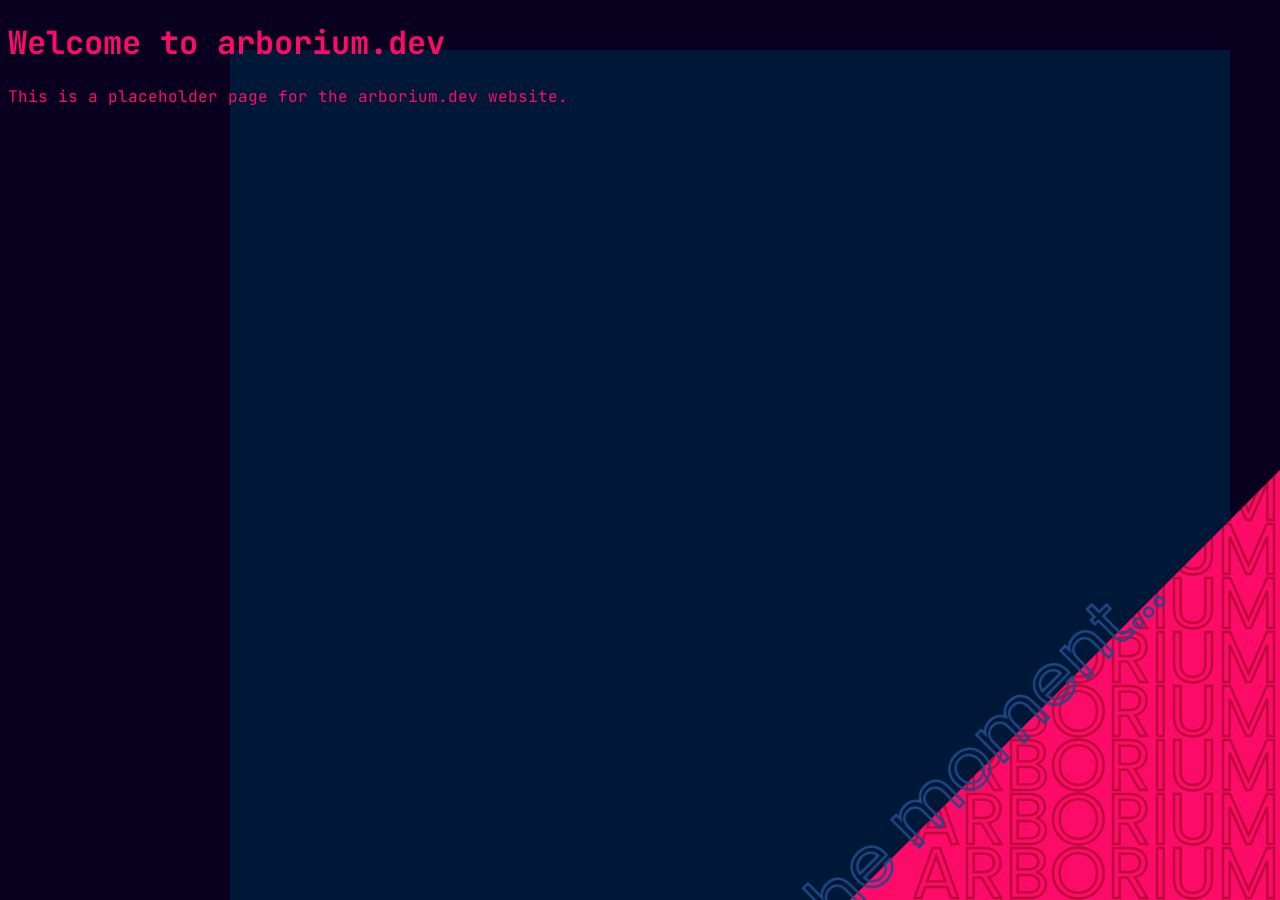
==== index.html @ 520052ba "circle" ====
<!DOCTYPE html>
<html lang="en">
<head>
    <meta charset="UTF-8">
    <meta name="viewport" content="width=device-width, initial-scale=1.0">
    <title>arborium.dev</title>
    <link rel="stylesheet" href="stylesheet.css">
    <script src="script.js" defer></script>
</head>

<body>
    <div class="temp">
        <h1>Welcome to arborium.dev</h1>
        <p>This is a placeholder page for the arborium.dev website.</p>
    </div>
    <div class="coolTriangle">
        <div class="triangleText">
             ARBORIUM ARBORIUM ARBORIUM ARBORIUM ARBORIUM ARBORIUM ARBORIUM ARBORIUM
        </div>
    </div>
    <div class="currentlyPlaying">
        Nothing at the moment...
    </div>
    <div class="coolCircle">
    </div>

    <!-- <h1>Welcome to arborium.dev</h1>
    <p>This is a placeholder page for the arborium.dev website.</p> -->
</body>

</html>
---- stylesheet.css ----
@import url('https://fonts.googleapis.com/css2?family=JetBrains+Mono&display=swap');

@import url('https://fonts.googleapis.com/css2?family=Poppins:wght@400;700&display=swap'); 
/* h1 {
    font-family: "JetBrains Mono", monospace;
    font-size: 2.5em;
    color: #752b80;
} */

body {
    background-color: #09001f;
}   

/* p {
    font-family: "JetBrains Mono", monospace;
    font-size: 1.2em;
    color: #1d63a1;
} */

.temp {
    font-family: "JetBrains Mono", monospace;
    /* font-size: 1.5em; */
    color: #fc0b69;
}

.coolTriangle {
    position: fixed;
    right: 0;
    bottom: 0;
    width: 430px;
    height: 430px;

    clip-path: polygon(100% 0, 100% 100%, 0 100%);
    background: #fc0b69;
    /* overflow: hidden; */
    /* le text */
/* 
    font-family: "JetBrains Mono", monospace;
    color: #fc0b69;
    font-size: 1.5em;
    outline: #09001f;
    outline-width: 2px;
    outline-style: solid;
     */
}

.triangleText {
    font-family: "Poppins", monospace;
    font-size: 4.5em;
    line-height: 0.75em;

    color: transparent;
    /* -webkit-text-stroke: 2.4px #09001f; */
    -webkit-text-stroke: 2.4px #bc0b39;
    -webkit-text-stroke-linecap: round;
    -webkit-text-stroke-linejoin: round;
    
    
    text-align: right;

    position: absolute;
    bottom: 0;
    
}


.currentlyPlaying {
    transform: rotate(-45deg);
    font-family: "Poppins", monospace;
    font-size: 4.5em;
    
    text-wrap: nowrap;

    color:transparent;
    -webkit-text-stroke: 2.4px #204887;
    -webkit-text-stroke-linecap: round;
    -webkit-text-stroke-linejoin: round;

    position: fixed;
    right: 0;
    bottom: -50px;
    
    animation: scroll 8s linear infinite;
}

@keyframes scroll {
    0% {
        right: -45vw;
        bottom: 45vw;
    }   
    100% {
        right: 20vw;
        bottom: -20vw;
    }
}

.coolCircle {
    position: fixed;
    right: 50px;
    top: 50px;
    width: 1000px;
    height: 1000px;
    z-index: -1;
    background-color: #001837;
    /* border-radius: 50%; */

    animation: rotate 20s steps(8) infinite;
}

@keyframes rotate {
    0% {
        transform: rotate(0deg);
    }
    100% {
        transform: rotate(360deg);
    }
}


/*
primary: fc0b69
background: 09001f
accent: 001837
highlight: ffffff


*/
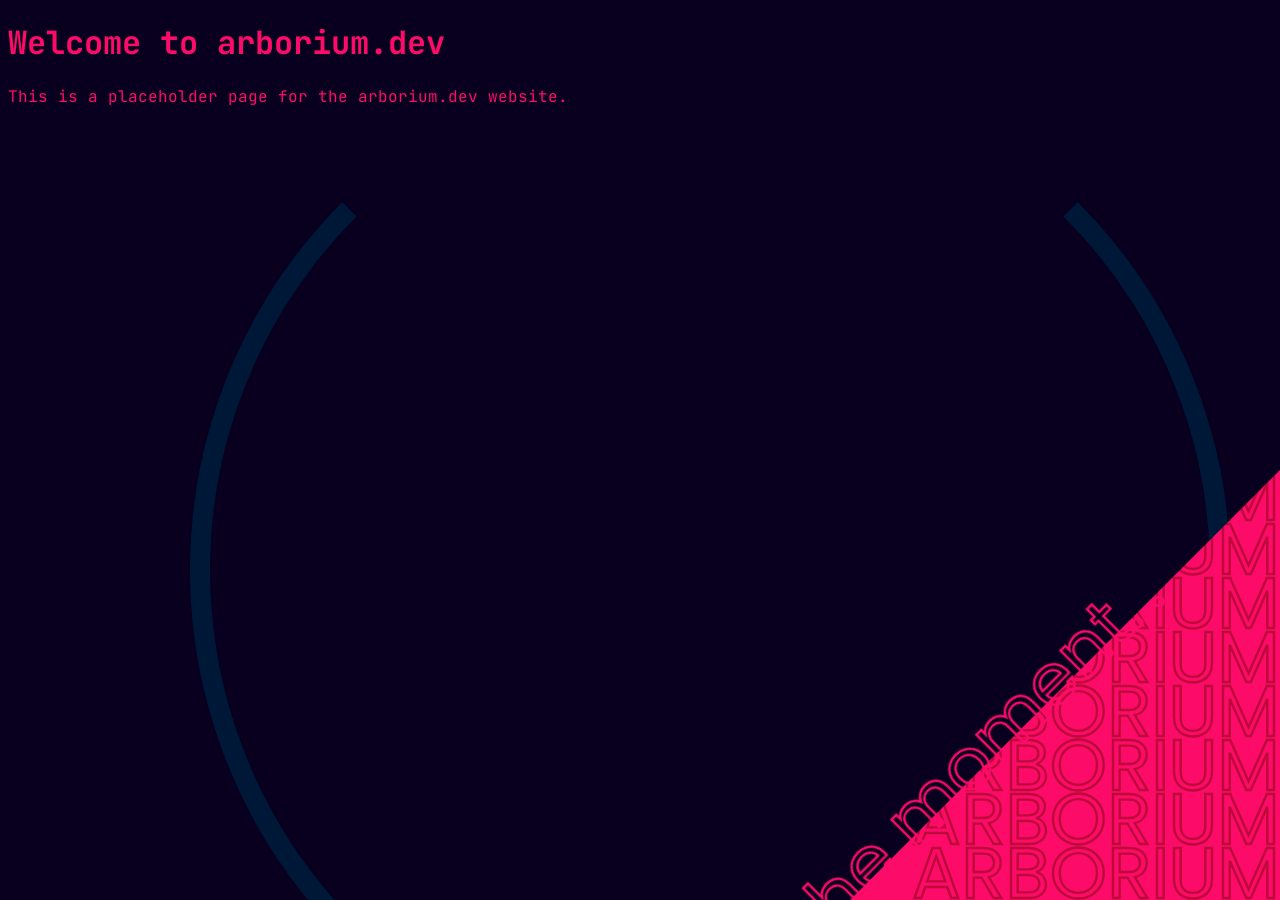
==== commit 89677149: "circle that moves" ====
--- a/index.html
+++ b/index.html
@@ -21,8 +21,7 @@
     <div class="currentlyPlaying">
         Nothing at the moment...
     </div>
-    <div class="coolCircle">
-    </div>
+    <div class="coolCircle"></div>
 
     <!-- <h1>Welcome to arborium.dev</h1>
     <p>This is a placeholder page for the arborium.dev website.</p> -->
--- a/stylesheet.css
+++ b/stylesheet.css
@@ -72,7 +72,8 @@
     text-wrap: nowrap;
 
     color:transparent;
-    -webkit-text-stroke: 2.4px #204887;
+    /* -webkit-text-stroke: 2.4px #204887; */
+    -webkit-text-stroke: 2.4px #fc0b69;
     -webkit-text-stroke-linecap: round;
     -webkit-text-stroke-linejoin: round;
 
@@ -101,15 +102,61 @@
     width: 1000px;
     height: 1000px;
     z-index: -1;
-    background-color: #001837;
-    /* border-radius: 50%; */
+    border: 20px solid #001837;
+    border-radius: 50%;
+    clip-path: polygon(50% 50%, 65% 35%, 100% 0%, 100% 100%, 0% 100%, 0% 0%, 65% 65%);
 
-    animation: rotate 20s steps(8) infinite;
+    animation: rotate 16s linear infinite;
 }
 
 @keyframes rotate {
     0% {
         transform: rotate(0deg);
+    }
+    6.25% {
+        transform: rotate(0deg);
+    }
+    12.5% {
+        transform: rotate(45deg);
+    }
+    18.75% {
+        transform: rotate(45deg);
+    }
+    25% {
+        transform: rotate(90deg);
+    }
+    31.25% {
+        transform: rotate(90deg);
+    }
+    37.5% {
+        transform: rotate(135deg);
+    }
+    43.75% {
+        transform: rotate(135deg);
+    }
+    50% {
+        transform: rotate(180deg);
+    }
+    56.25% {
+        transform: rotate(180deg);
+    }
+    62.5% {
+        transform: rotate(225deg);
+    }
+    68.75% {
+        transform: rotate(225deg);
+    }
+    75% {
+        transform: rotate(270deg);
+    }
+    81.25% {
+        transform: rotate(270deg);
+    }
+    87.5% {
+        transform: rotate(315deg);
+    }
+    93.75% {
+        transform: rotate(315deg);
     }
     100% {
         transform: rotate(360deg);
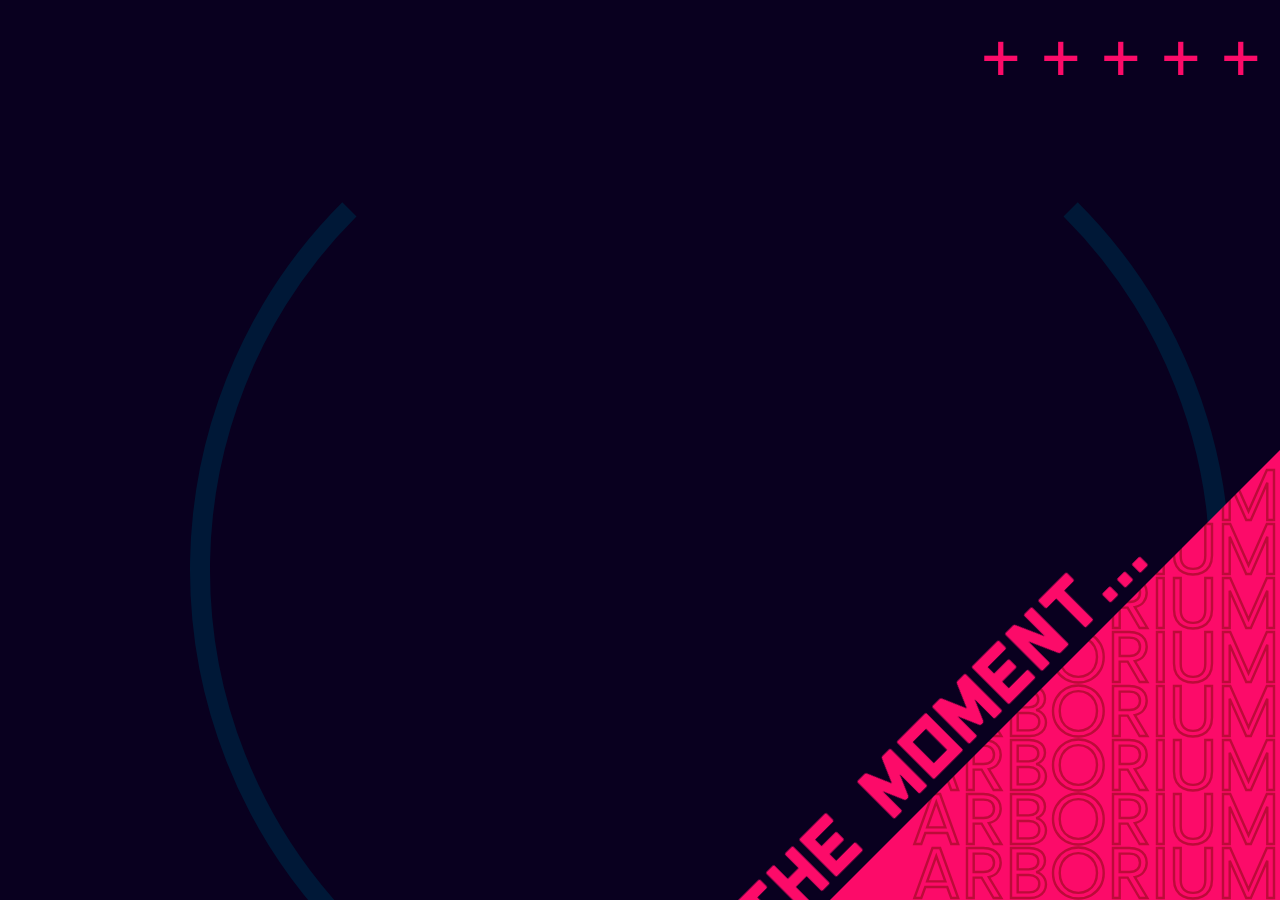
==== commit 08bc7f8a: "added some cool plusses" ====
--- a/index.html
+++ b/index.html
@@ -9,22 +9,21 @@
 </head>
 
 <body>
-    <div class="temp">
-        <h1>Welcome to arborium.dev</h1>
-        <p>This is a placeholder page for the arborium.dev website.</p>
-    </div>
     <div class="coolTriangle">
         <div class="triangleText">
              ARBORIUM ARBORIUM ARBORIUM ARBORIUM ARBORIUM ARBORIUM ARBORIUM ARBORIUM
         </div>
     </div>
     <div class="currentlyPlaying">
-        Nothing at the moment...
+        NOTHING AT THE MOMENT...
     </div>
     <div class="coolCircle"></div>
+    <div class="smallPlus" style="top: 20px; right: 20px;">+</div>
+    <div class="smallPlus" style="top: 20px; right: 80px;">+</div>
+    <div class="smallPlus" style="top: 20px; right: 140px;">+</div>
+    <div class="smallPlus" style="top: 20px; right: 200px;">+</div>
+    <div class="smallPlus" style="top: 20px; right: 260px;">+</div>
 
-    <!-- <h1>Welcome to arborium.dev</h1>
-    <p>This is a placeholder page for the arborium.dev website.</p> -->
 </body>
 
 </html>
--- a/stylesheet.css
+++ b/stylesheet.css
@@ -1,6 +1,11 @@
 @import url('https://fonts.googleapis.com/css2?family=JetBrains+Mono&display=swap');
 
-@import url('https://fonts.googleapis.com/css2?family=Poppins:wght@400;700&display=swap'); 
+@import url('https://fonts.googleapis.com/css2?family=Poppins:wght@400;700&display=swap');
+
+@font-face {
+    font-family: 'Nikkyou Sans';
+    src: url('../fonts/Nikkyou.ttf') format('truetype');
+}
 /* h1 {
     font-family: "JetBrains Mono", monospace;
     font-size: 2.5em;
@@ -17,18 +22,13 @@
     color: #1d63a1;
 } */
 
-.temp {
-    font-family: "JetBrains Mono", monospace;
-    /* font-size: 1.5em; */
-    color: #fc0b69;
-}
 
 .coolTriangle {
     position: fixed;
     right: 0;
     bottom: 0;
-    width: 430px;
-    height: 430px;
+    width: 450px;
+    height: 450px;
 
     clip-path: polygon(100% 0, 100% 100%, 0 100%);
     background: #fc0b69;
@@ -66,25 +66,27 @@
 
 .currentlyPlaying {
     transform: rotate(-45deg);
-    font-family: "Poppins", monospace;
+    font-family: "Nikkyou Sans", monospace;
     font-size: 4.5em;
     
     text-wrap: nowrap;
 
-    color:transparent;
-    /* -webkit-text-stroke: 2.4px #204887; */
+    /* color:transparent;
+    /* -webkit-text-stroke: 2.4px #204887; 
     -webkit-text-stroke: 2.4px #fc0b69;
     -webkit-text-stroke-linecap: round;
-    -webkit-text-stroke-linejoin: round;
+    -webkit-text-stroke-linejoin: round; */
+
+    color: #fc0b69;
 
     position: fixed;
     right: 0;
-    bottom: -50px;
+    bottom: -40px;
     
-    animation: scroll 8s linear infinite;
+    animation: nowPlayingScroll 8s linear infinite;
 }
 
-@keyframes scroll {
+@keyframes nowPlayingScroll {
     0% {
         right: -45vw;
         bottom: 45vw;
@@ -106,10 +108,10 @@
     border-radius: 50%;
     clip-path: polygon(50% 50%, 65% 35%, 100% 0%, 100% 100%, 0% 100%, 0% 0%, 65% 65%);
 
-    animation: rotate 16s linear infinite;
+    animation: circleRotate 16s linear infinite;
 }
 
-@keyframes rotate {
+@keyframes circleRotate {
     0% {
         transform: rotate(0deg);
     }
@@ -163,6 +165,29 @@
     }
 }
 
+.smallPlus {
+    position: fixed;
+    /* right: 20px;
+    top: 20px; */
+    font-family: "Impact", monospace;
+    
+    font-size: 4em;
+    color: #fc0b69;
+    animation: plusRotate 5s linear infinite;
+    transform-origin: center;
+}
+
+@keyframes plusRotate {
+    0% {
+        transform: rotate(0deg);
+    }
+    95% {
+        transform: rotate(0deg);
+    }
+    100% {
+        transform: rotate(180deg);
+    }
+}
 
 /*
 primary: fc0b69
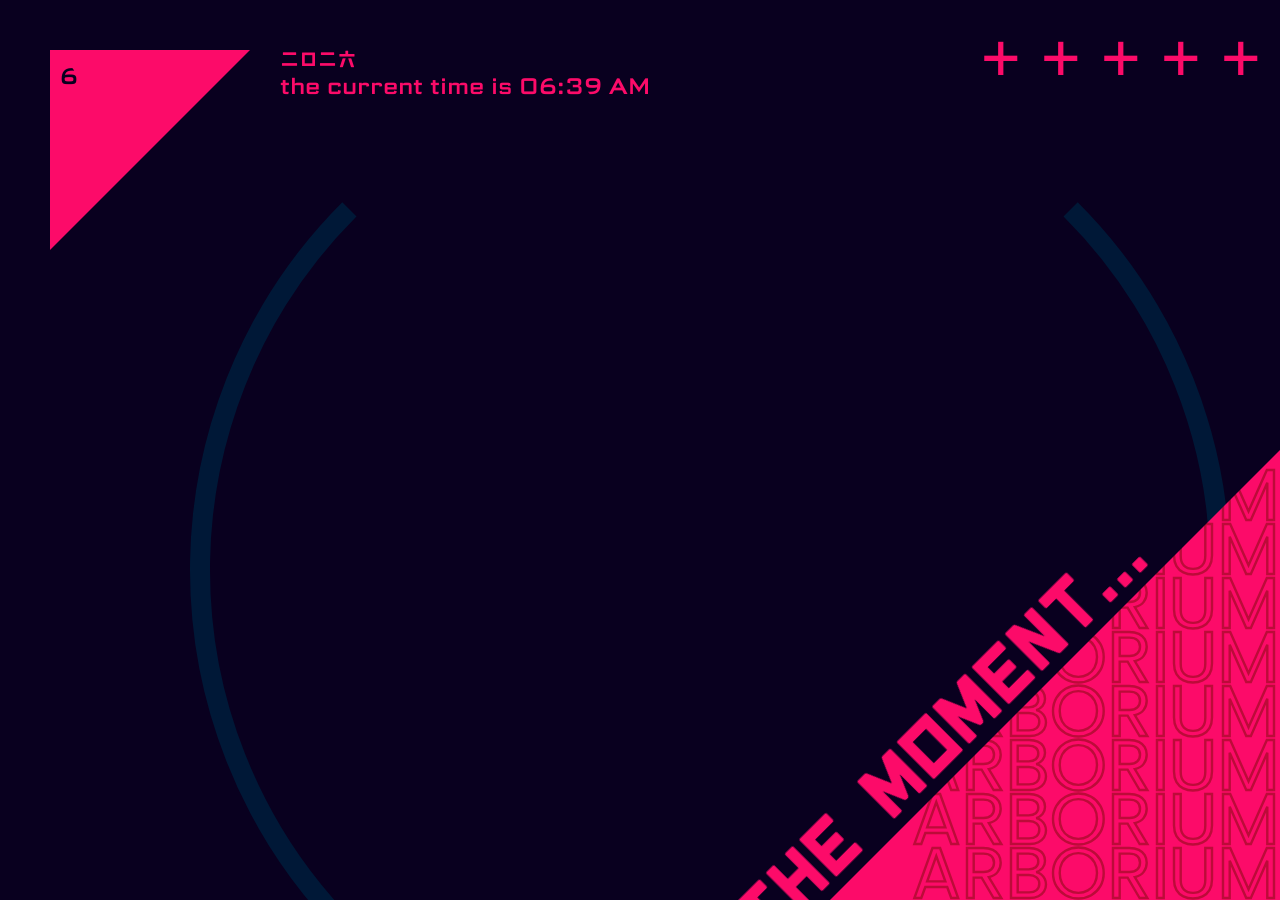
==== commit 0b92a426: "top right things" ====
--- a/index.html
+++ b/index.html
@@ -18,12 +18,17 @@
         NOTHING AT THE MOMENT...
     </div>
     <div class="coolCircle"></div>
+
     <div class="smallPlus" style="top: 20px; right: 20px;">+</div>
     <div class="smallPlus" style="top: 20px; right: 80px;">+</div>
     <div class="smallPlus" style="top: 20px; right: 140px;">+</div>
     <div class="smallPlus" style="top: 20px; right: 200px;">+</div>
     <div class="smallPlus" style="top: 20px; right: 260px;">+</div>
 
+    <div class="dayTriangle"></div>
+    <div class="yearText">二〇二六</div>
+    <div class="timeText">the current time is 06:00 AM</div>
+    <div class="dateText">##</div>
 </body>
 
 </html>
--- a/stylesheet.css
+++ b/stylesheet.css
@@ -5,6 +5,16 @@
 @font-face {
     font-family: 'Nikkyou Sans';
     src: url('../fonts/Nikkyou.ttf') format('truetype');
+}
+
+@font-face {
+    font-family: 'Sawarabi';
+    src: url('../fonts/Sawarabi.ttf') format('truetype');
+}
+
+@font-face {
+    font-family: 'Science';
+    src: url('../fonts/Science.ttf') format('truetype');
 }
 /* h1 {
     font-family: "JetBrains Mono", monospace;
@@ -189,6 +199,47 @@
     }
 }
 
+.dayTriangle {
+    position: fixed;
+    top: 50px;
+    left: 50px;
+    width: 200px;
+    height: 200px;
+
+    clip-path: polygon(0 0, 100% 0, 0 100%);
+    background: #fc0b69;
+}
+
+.yearText{
+    font-family: "Nikkyou Sans", monospace;
+    font-size: 1.2em;
+    color: #fc0b69;
+
+    position: fixed;
+    top: 50px;
+    left: 280px;
+}
+
+.timeText {
+    font-family: "Science", monospace;
+    font-size: 1.4em;
+    color: #fc0b69;
+
+    position: fixed;
+    top: 70px;
+    left: 280px;
+}
+
+.dateText {
+    font-family: "Science", monospace;
+    font-size: 1.4em;
+    color: #09001f;
+
+    position: fixed;
+    top: 60px;
+    left: 60px;
+}
+
 /*
 primary: fc0b69
 background: 09001f
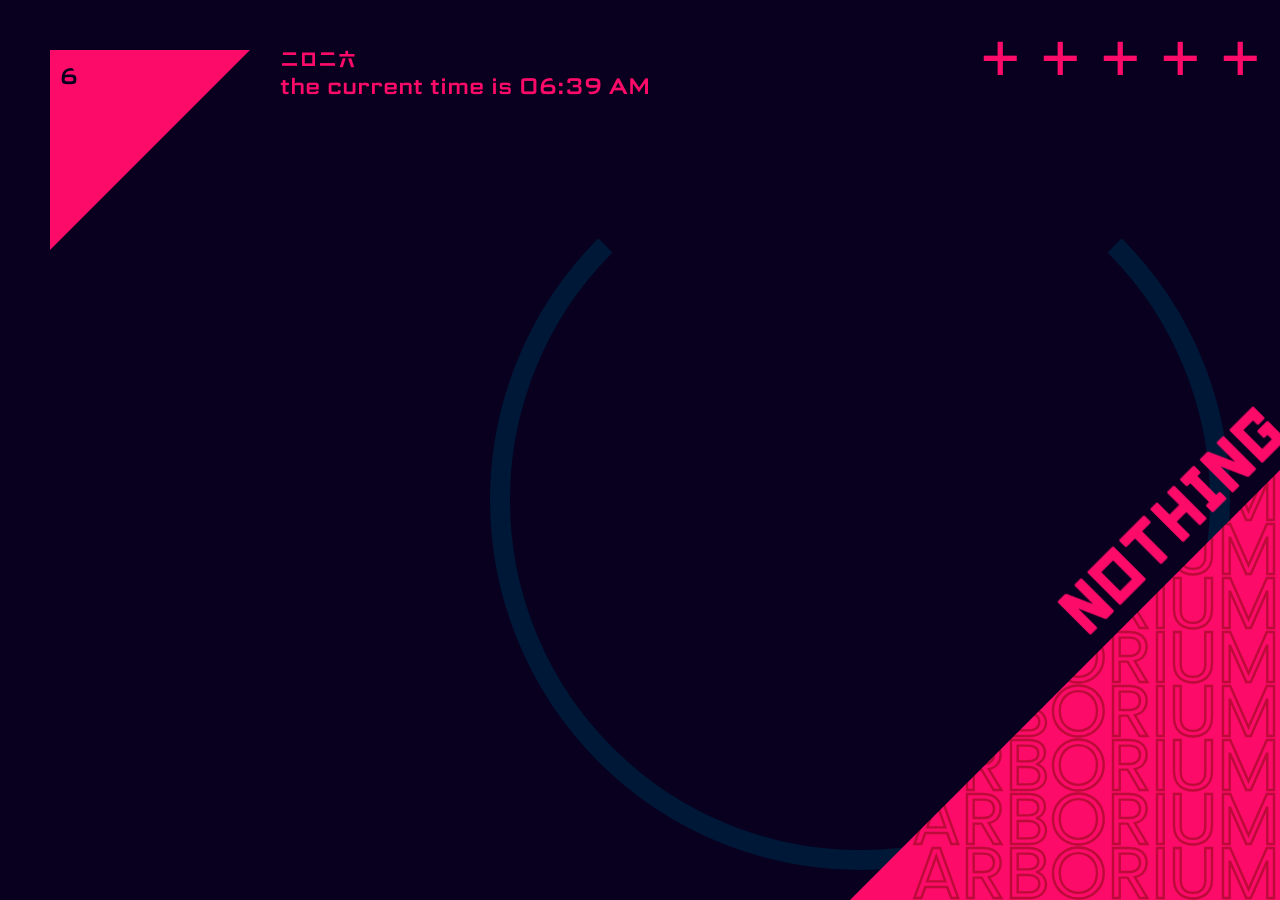
==== commit 995f43df: "added redirrect" ====
--- a/index.html
+++ b/index.html
@@ -3,32 +3,12 @@
 <head>
     <meta charset="UTF-8">
     <meta name="viewport" content="width=device-width, initial-scale=1.0">
-    <title>arborium.dev</title>
-    <link rel="stylesheet" href="stylesheet.css">
-    <script src="script.js" defer></script>
+    <meta http-equiv="refresh" content="0;url=main.html">
+    <title>how did I get here?</title>
 </head>
 
 <body>
-    <div class="coolTriangle">
-        <div class="triangleText">
-             ARBORIUM ARBORIUM ARBORIUM ARBORIUM ARBORIUM ARBORIUM ARBORIUM ARBORIUM
-        </div>
-    </div>
-    <div class="currentlyPlaying">
-        NOTHING AT THE MOMENT...
-    </div>
-    <div class="coolCircle"></div>
-
-    <div class="smallPlus" style="top: 20px; right: 20px;">+</div>
-    <div class="smallPlus" style="top: 20px; right: 80px;">+</div>
-    <div class="smallPlus" style="top: 20px; right: 140px;">+</div>
-    <div class="smallPlus" style="top: 20px; right: 200px;">+</div>
-    <div class="smallPlus" style="top: 20px; right: 260px;">+</div>
-
-    <div class="dayTriangle"></div>
-    <div class="yearText">二〇二六</div>
-    <div class="timeText">the current time is 06:00 AM</div>
-    <div class="dateText">##</div>
+    <h1>how did I get here?</h1>
+    <p>if you are seeing this, something went wrong. try refreshing the page.</p>
 </body>
-
 </html>
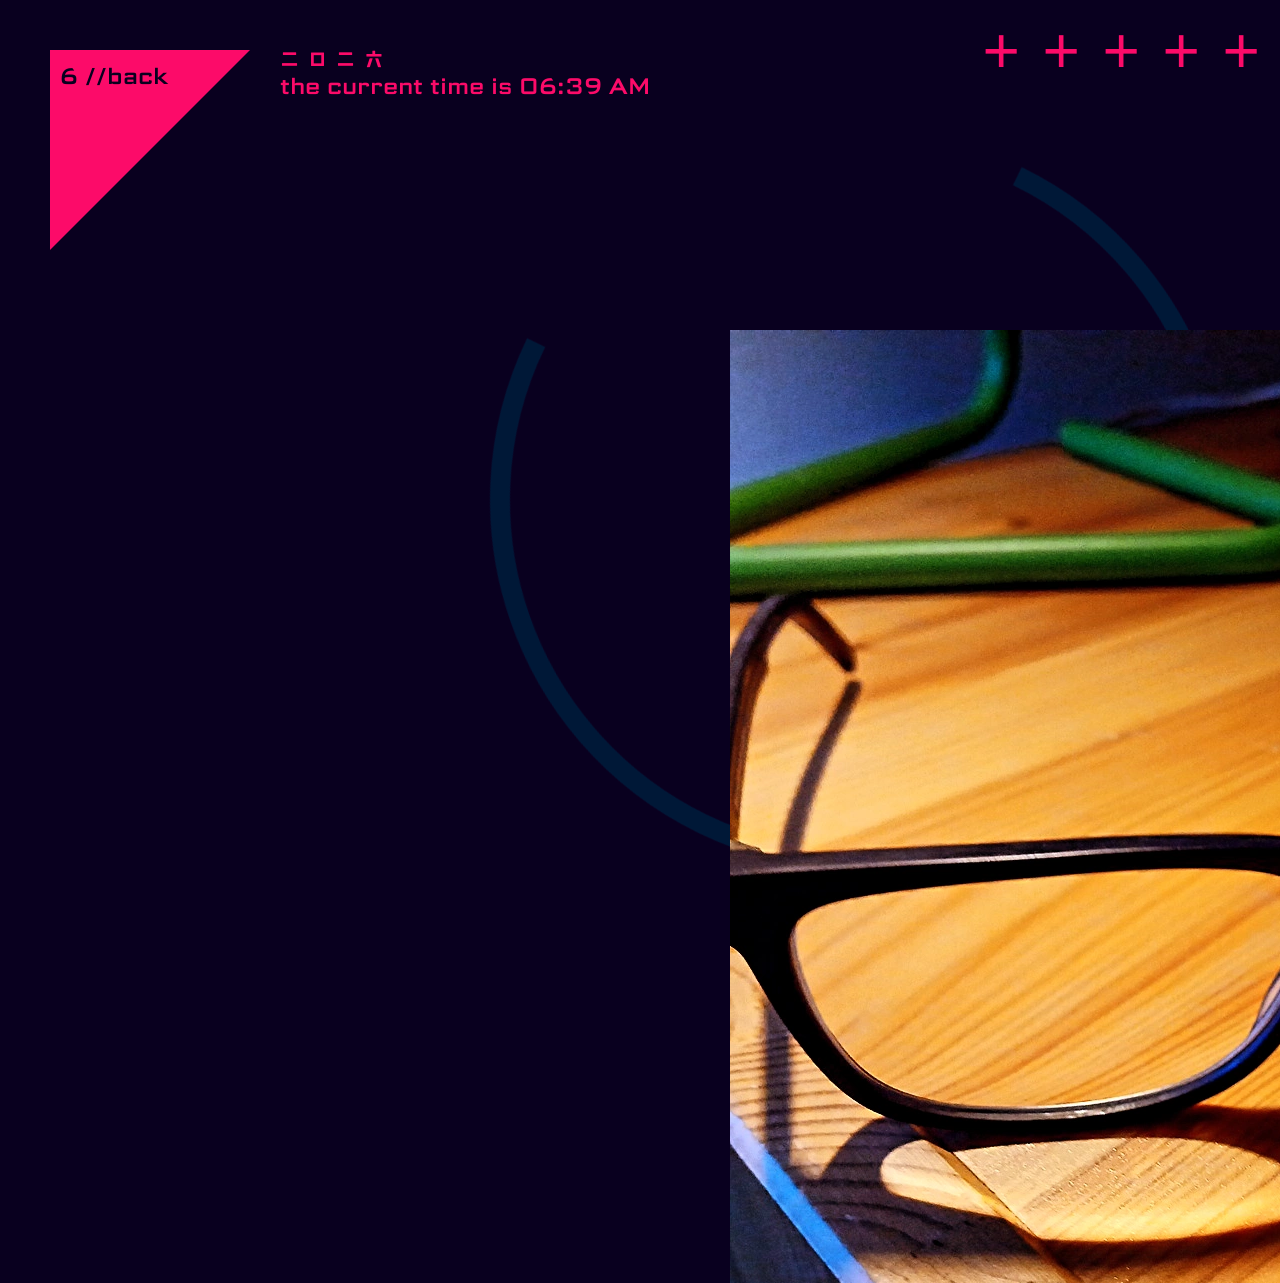
==== commit c2bf9a91: "modified:   index.html" ====
--- a/index.html
+++ b/index.html
@@ -10,5 +10,6 @@
 <body>
     <h1>how did I get here?</h1>
     <p>if you are seeing this, something went wrong. try refreshing the page.</p>
+    <p>this site is intended to be a redirect to </p>
 </body>
 </html>
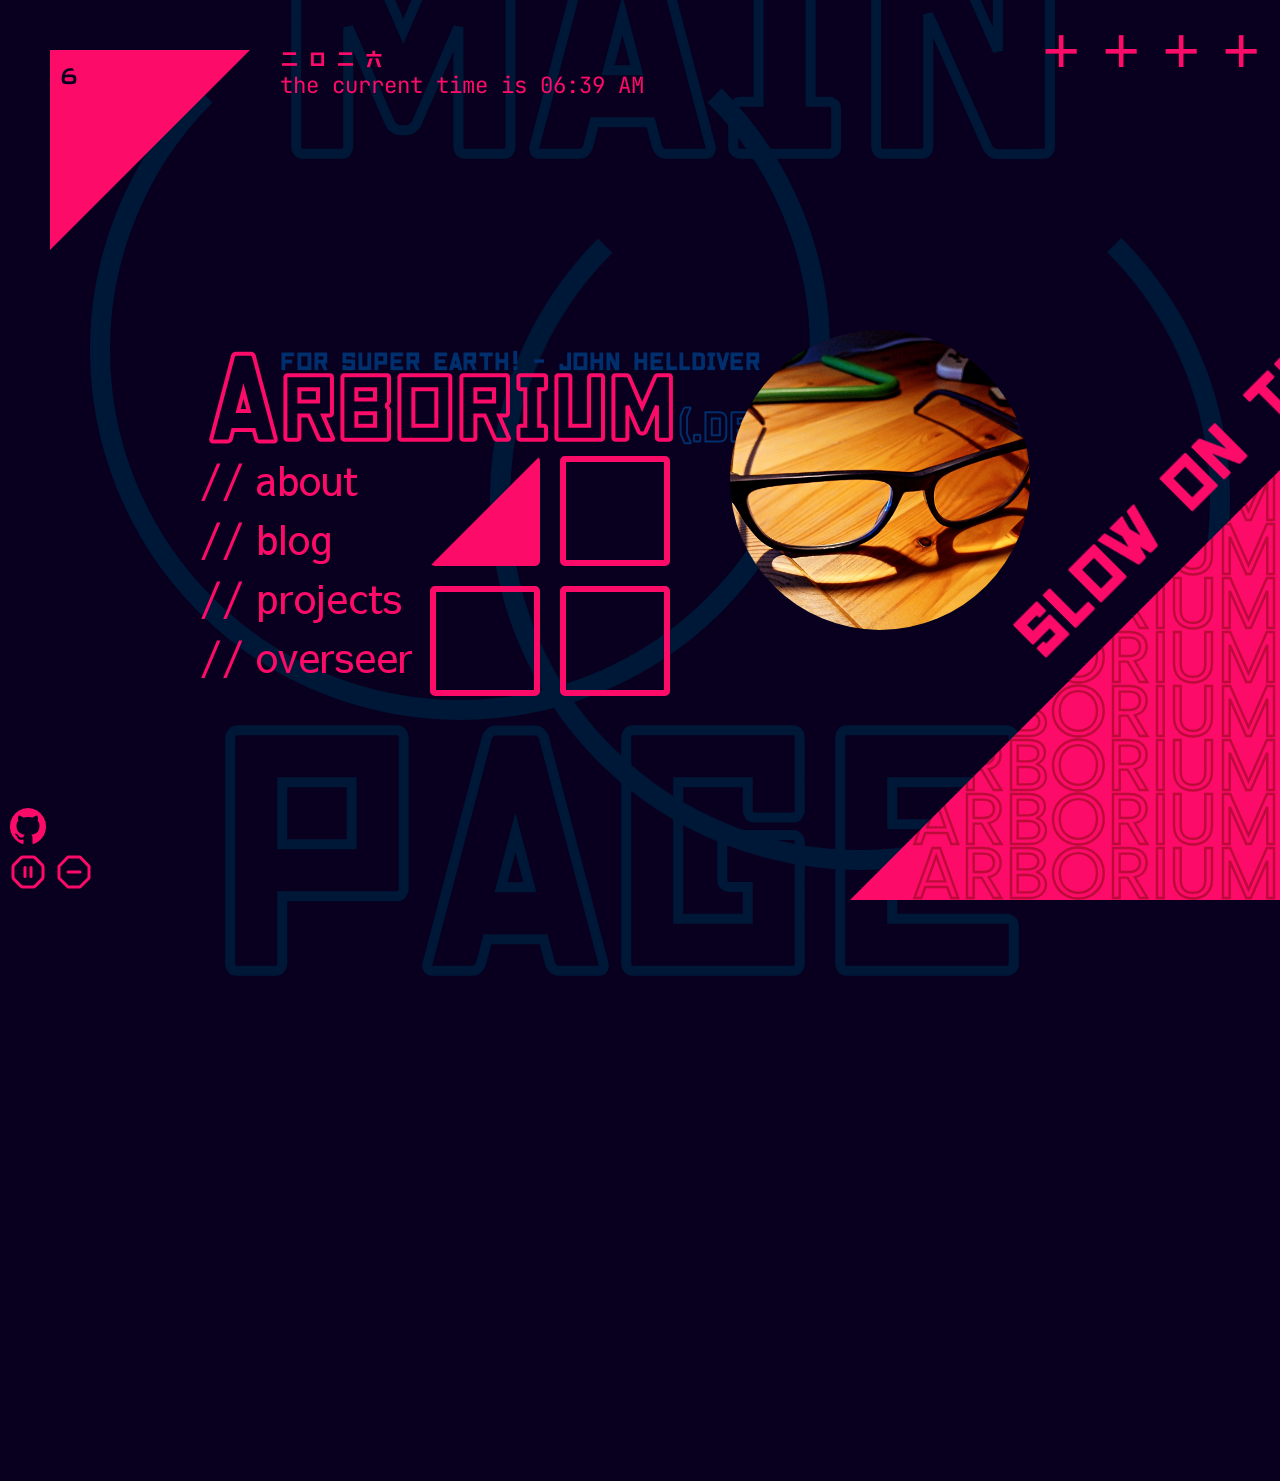
==== commit 2c741237: "redirect details" ====
--- a/index.html
+++ b/index.html
@@ -10,6 +10,6 @@
 <body>
     <h1>how did I get here?</h1>
     <p>if you are seeing this, something went wrong. try refreshing the page.</p>
-    <p>this site is intended to be a redirect to </p>
+    <p>this site is intended to be a redirect to arborium.dev/main </p>
 </body>
 </html>
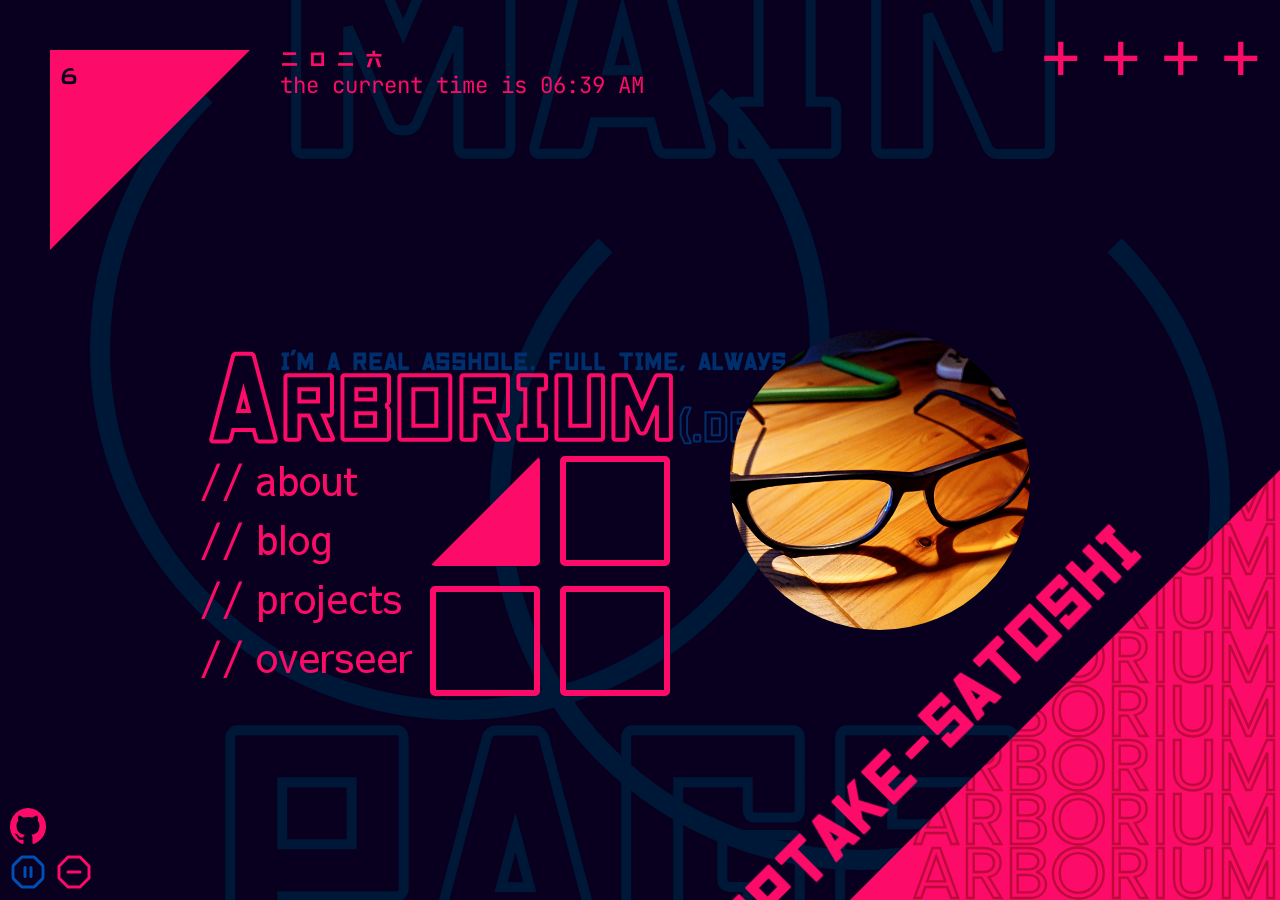
==== commit 24450a97: "changing project structure" ====
--- a/index.html
+++ b/index.html
@@ -3,7 +3,7 @@
 <head>
     <meta charset="UTF-8">
     <meta name="viewport" content="width=device-width, initial-scale=1.0">
-    <meta http-equiv="refresh" content="0;url=main.html">
+    <meta http-equiv="refresh" content="0;url=main/">
     <title>how did I get here?</title>
 </head>
 
